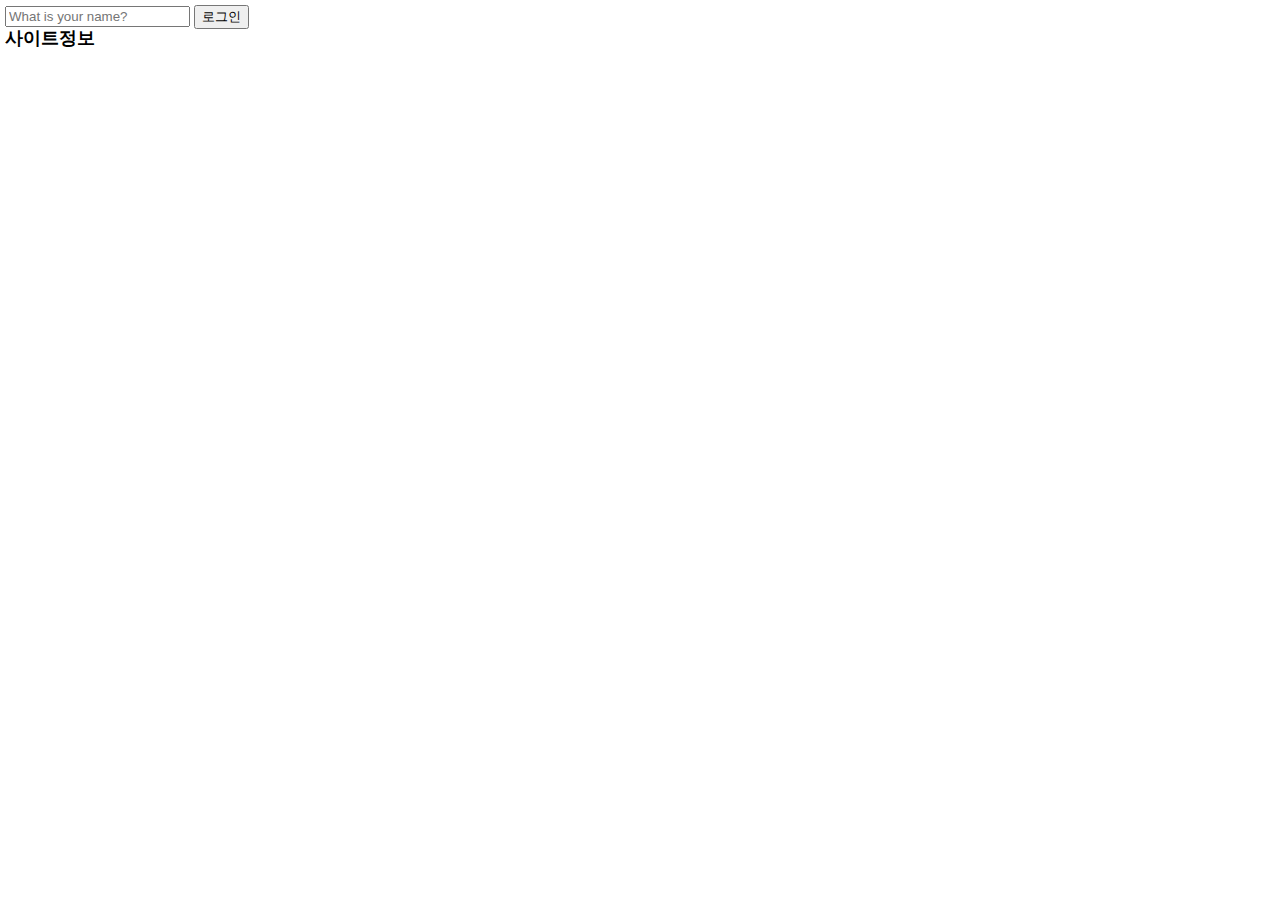
==== momentum2021/index.html @ 53cdeef9 "make js folder, setInterval function" ====
<!DOCTYPE html>
<!-- index.html -->
<html lang="ko-KR">
    <head>
      <meta charset="UTF-8">
      <meta http-equiv="X-UA-Compatible" content="ie=edge">
      <meta name="viewport" content="width=device-width, initial-scale=1.0, maximum-scale=1, user-scalable=0">

      <meta name="description" content="momentum 2021">
      <meta name="keyword" content="html, css, vanillajs">
      <meta name="author" content="bluehy">
      <meta name="generator" content="vsCode, github">

      <link rel="stylesheet" href="https://fonts.googleapis.com/css?family=Noto+Sans+KR:400,700&display=swap&subset=korean">
      <link rel="stylesheet" href="./css/reset.css">
      <link rel="stylesheet" href="./css/common.css">
      <link rel="stylesheet" href="./css/style.css">

      <!--[if lte IE 9]>
         <script src="./ie/html5shiv/dist/html5shiv.min.js"></script>
         <script src="./ie/PIE/PIE.js"></script>
         <script src="./ie/respond/dest/respond.min.js"></script>
      <![endif]-->

      <!-- <link rel="shortcut icon" href="./img/favicon.png" type="image/png"> -->
      <!-- <link rel="apple-touch-icon" href="./img/favicon.png"> -->

      <title>Momentum💌</title>
   </head>
<!--  --> 
   <body>
  <!-- noscript -->
      <noscript>
         <p>현재 접속하고 있는 사이트의 기능의 일부가 원활하게 실행되고 있지 않습니다.<br/>
         자바스크립트의 기능을 활성화해주세요.</p>
         <p><a target="_blank" href="http://enable-javascript.com/ko/">자바스크립트 활성화 처리하기</a></p>
      </noscript>

   <!-- layout =============== -->
   <div id="wrap">
      <header id="headBox">
         <h1 id="greetingUser" class="hidden"></h1>
      </header>
      <main id="conBox">
         <h2 id="time"></h2>
         <form id="loginForm" class="hidden">
            <input type="text" placeholder="What is your name?" maxlength="15" required/>
            <button>로그인</button>
         </form>
      </main>
      <footer id="footBox">
         <h2>사이트정보</h2>
      </footer>
   </div>
   <!-- script ================ -->
      <!-- <script src="./js/base/jquery-3.5.1.min.js"></script> -->
      <!-- <script src="./js/base/jquery-ui.min.js"></script> -->
      <script src="./js/app.js"></script>
      <script src="./js/clock.js"></script>
      <!-- <script src="https://kit.fontawesome.com/0541816620.js" crossorigin="anonymous"></script> -->
   </body>
</html>
---- momentum2021/css/common.css ----
/* common.css */
.hidden {
   display:none;
}
body{
   padding: 5px;
}

h1 {
   font-size: 32px;
   font-weight: bold;
}

h2{
   font-size: 18px;
   font-weight: bold;
}
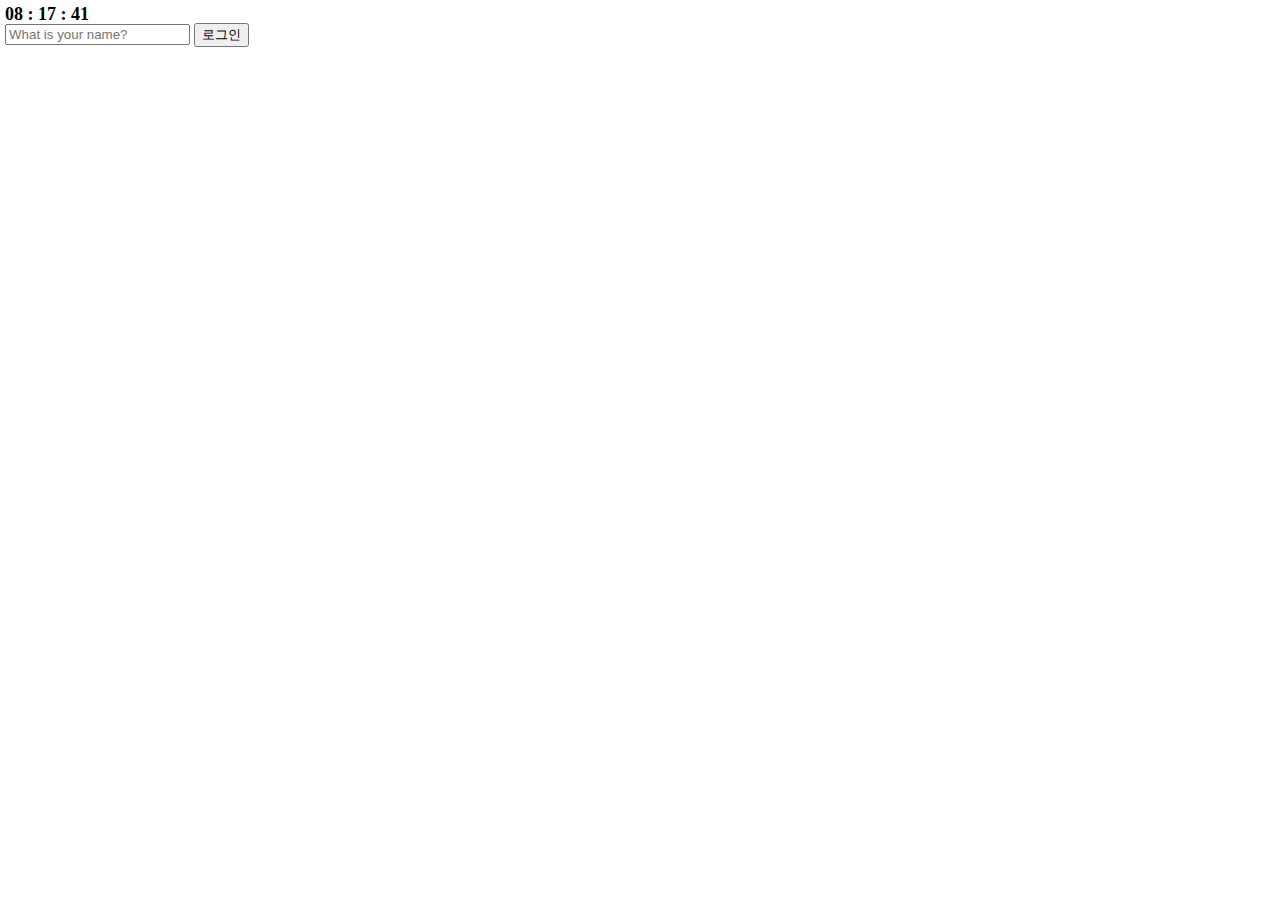
==== commit 151f0338: "quotes index link" ====
--- a/momentum2021/index.html
+++ b/momentum2021/index.html
@@ -49,7 +49,10 @@
          </form>
       </main>
       <footer id="footBox">
-         <h2>사이트정보</h2>
+         <div id="quote">
+            <span></span>
+            <span></span>
+         </div>
       </footer>
    </div>
    <!-- script ================ -->
@@ -57,6 +60,7 @@
       <!-- <script src="./js/base/jquery-ui.min.js"></script> -->
       <script src="./js/app.js"></script>
       <script src="./js/clock.js"></script>
+      <script src="./js/quotes.js"></script>
       <!-- <script src="https://kit.fontawesome.com/0541816620.js" crossorigin="anonymous"></script> -->
    </body>
 </html>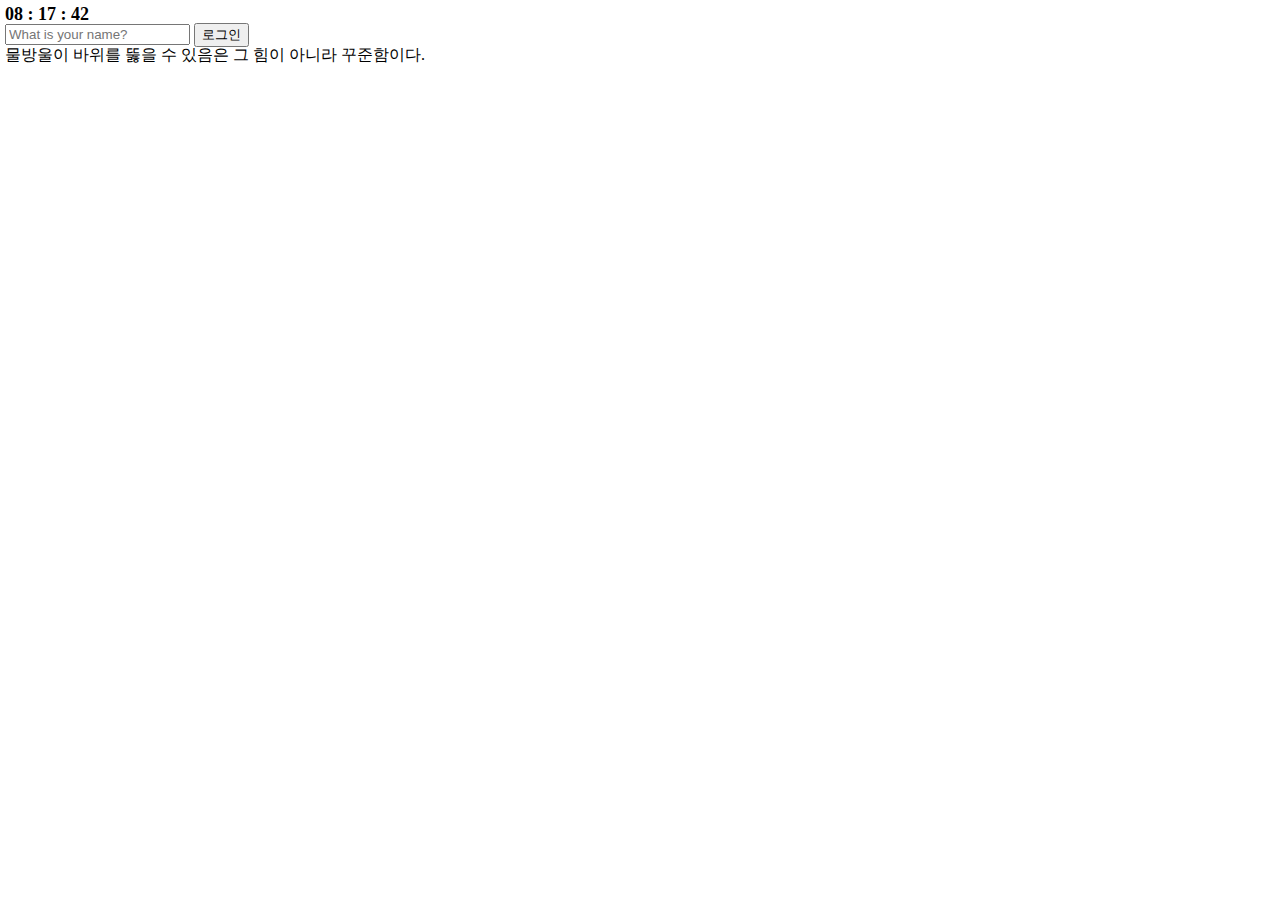
==== commit 8611e40a: "background-image upload" ====
--- a/momentum2021/index.html
+++ b/momentum2021/index.html
@@ -61,6 +61,7 @@
       <script src="./js/app.js"></script>
       <script src="./js/clock.js"></script>
       <script src="./js/quotes.js"></script>
+      <script src="./js/background.js"></script>
       <!-- <script src="https://kit.fontawesome.com/0541816620.js" crossorigin="anonymous"></script> -->
    </body>
 </html>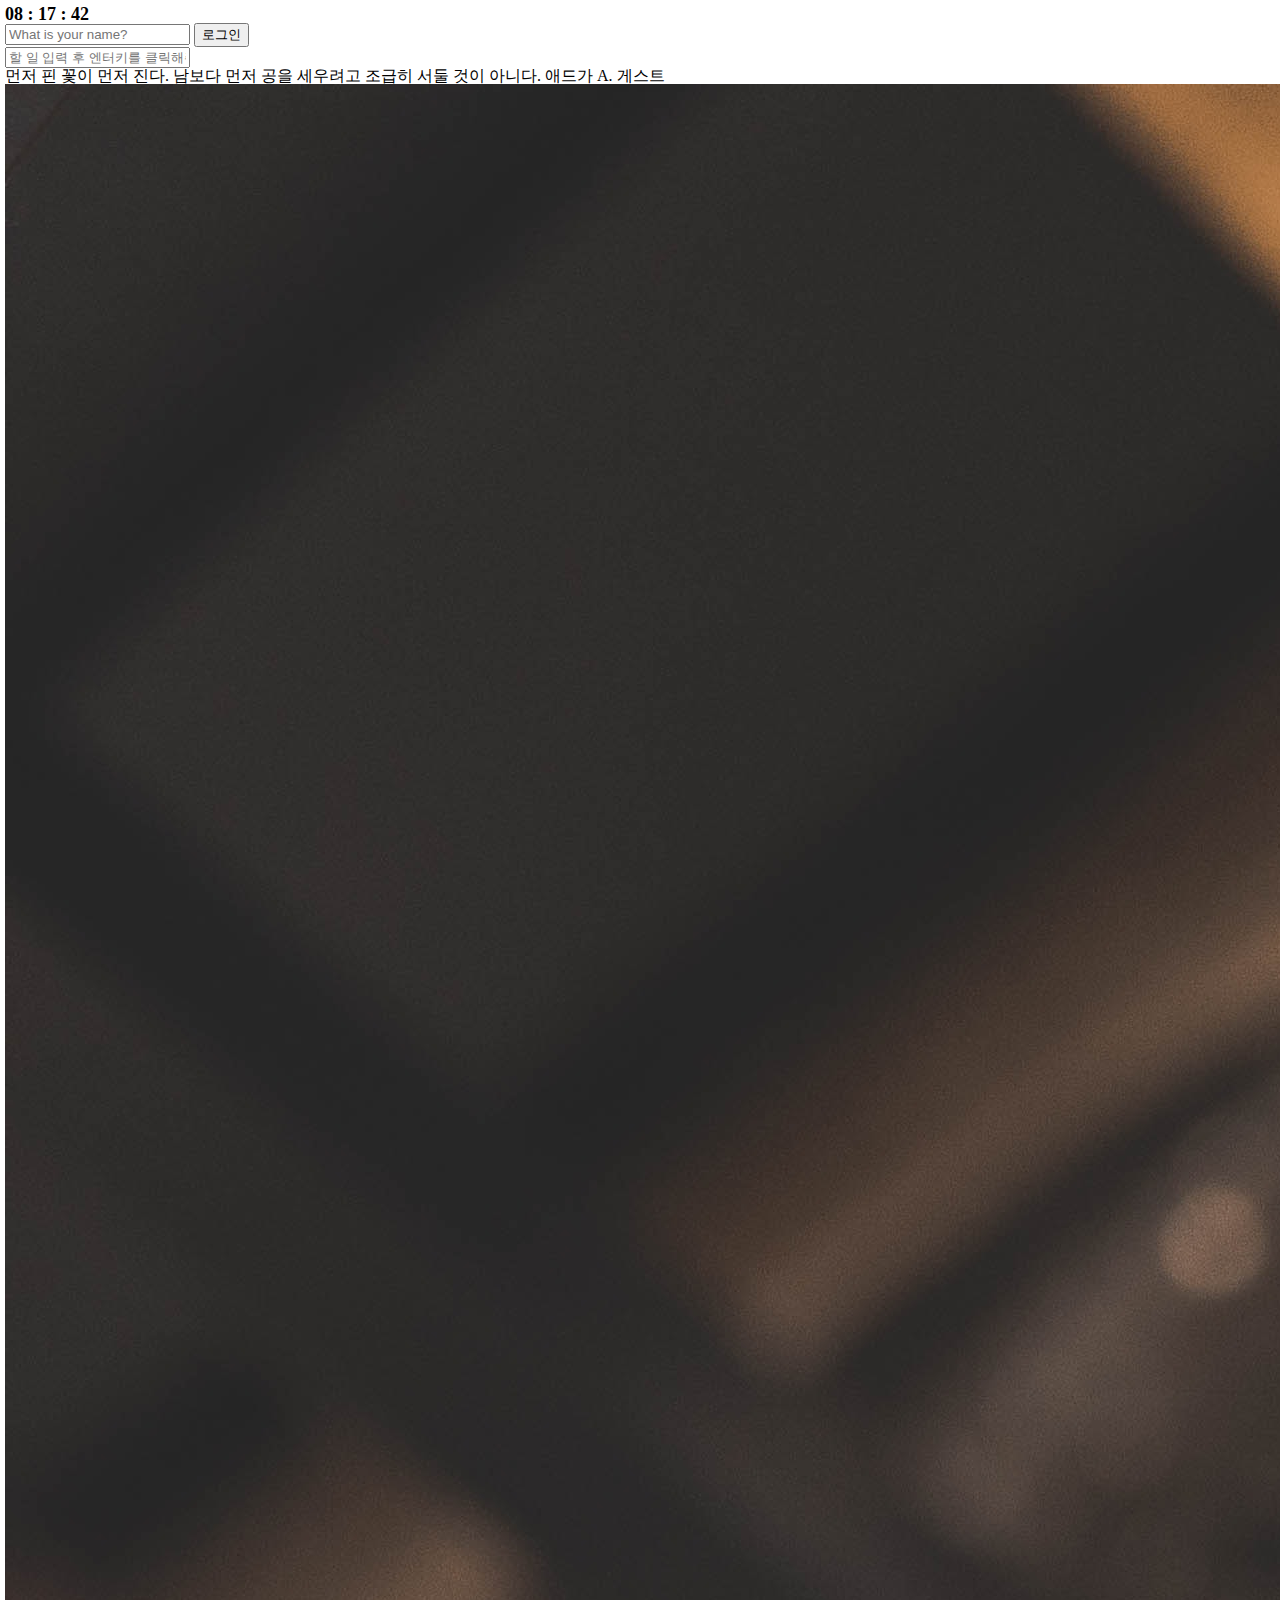
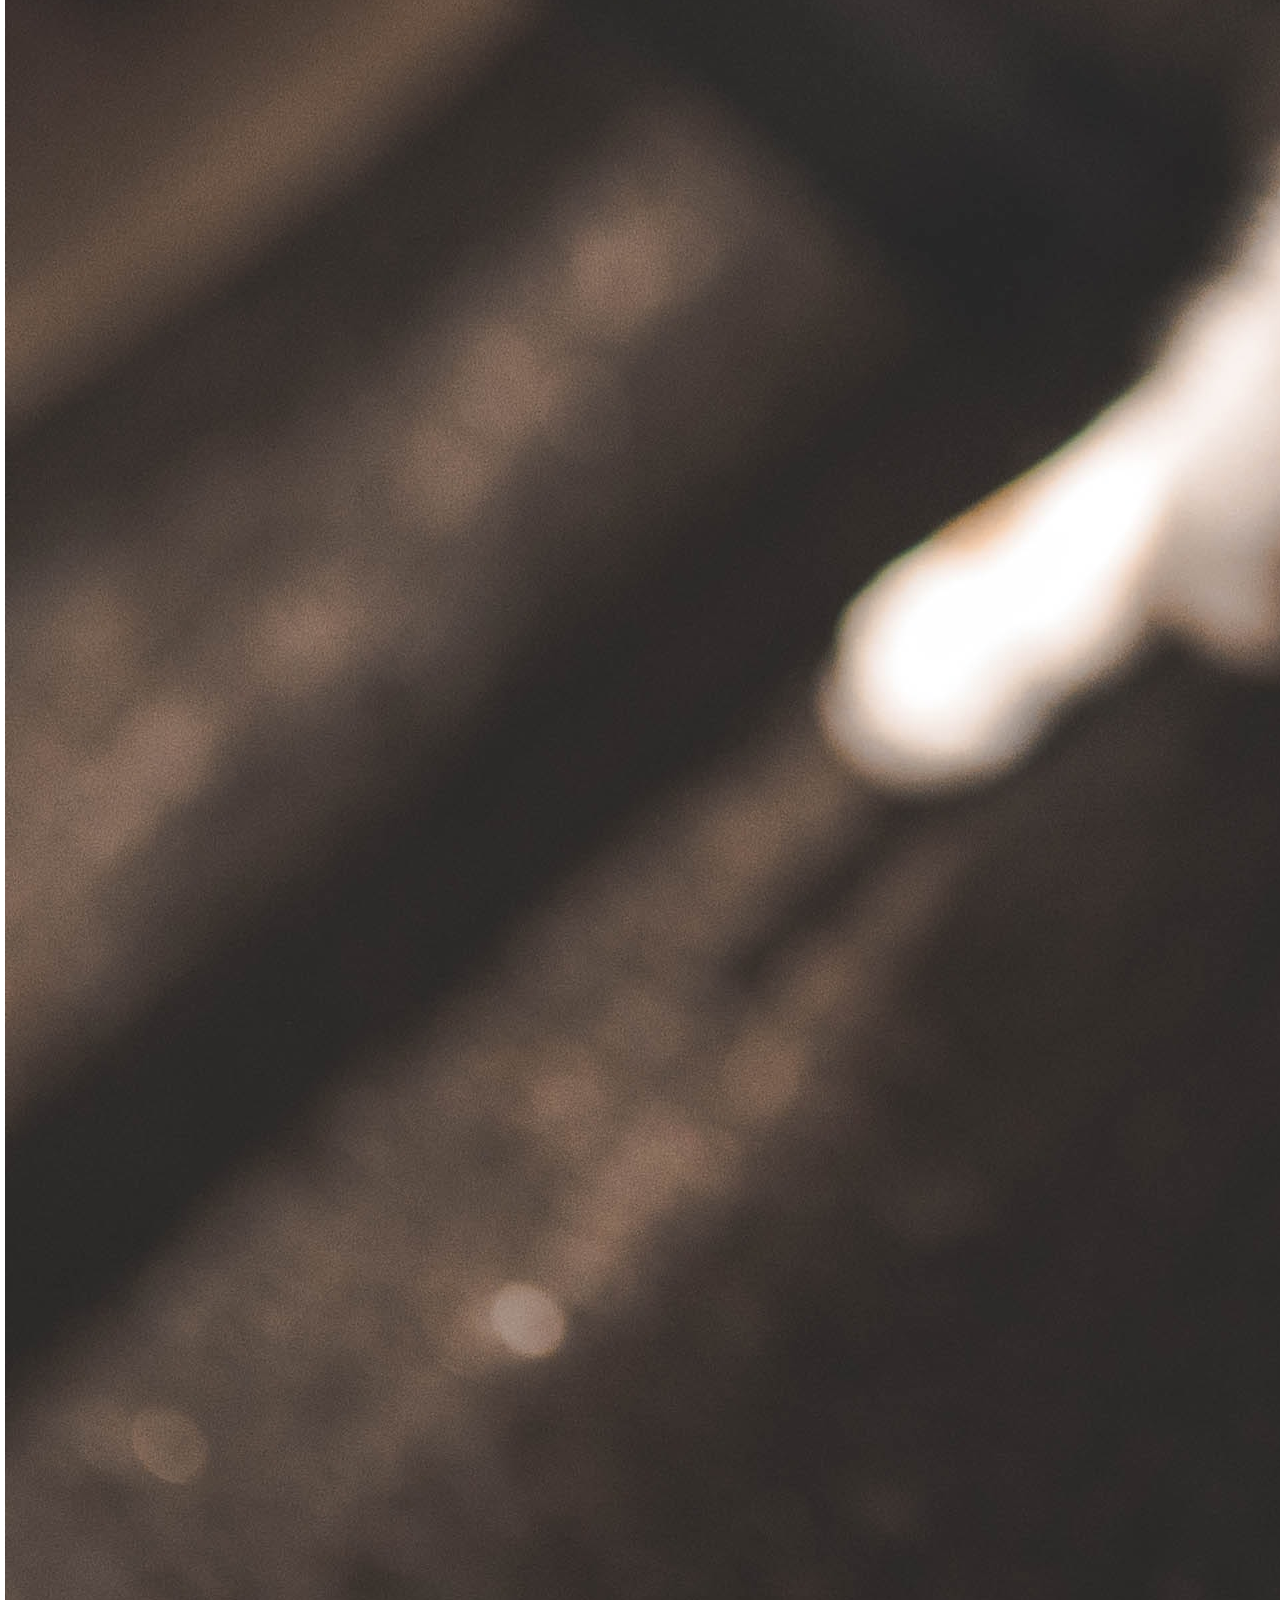
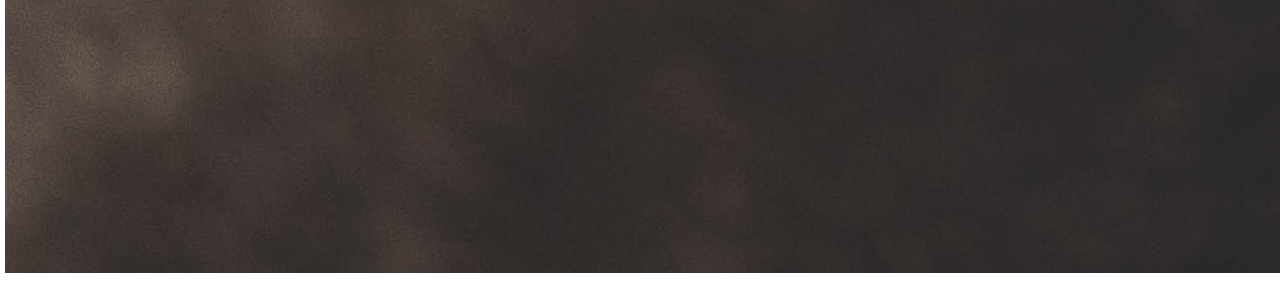
==== commit b153b31f: "todo setup" ====
--- a/momentum2021/index.html
+++ b/momentum2021/index.html
@@ -47,6 +47,12 @@
             <input type="text" placeholder="What is your name?" maxlength="15" required/>
             <button>로그인</button>
          </form>
+         <form id="todoList">
+            <input type="text" placeholder="할 일 입력 후 엔터키를 클릭해주세요" />
+         </form>
+         <ul id="todoUl">
+            <!-- 처음엔 비어있어야함 -->
+         </ul>
       </main>
       <footer id="footBox">
          <div id="quote">
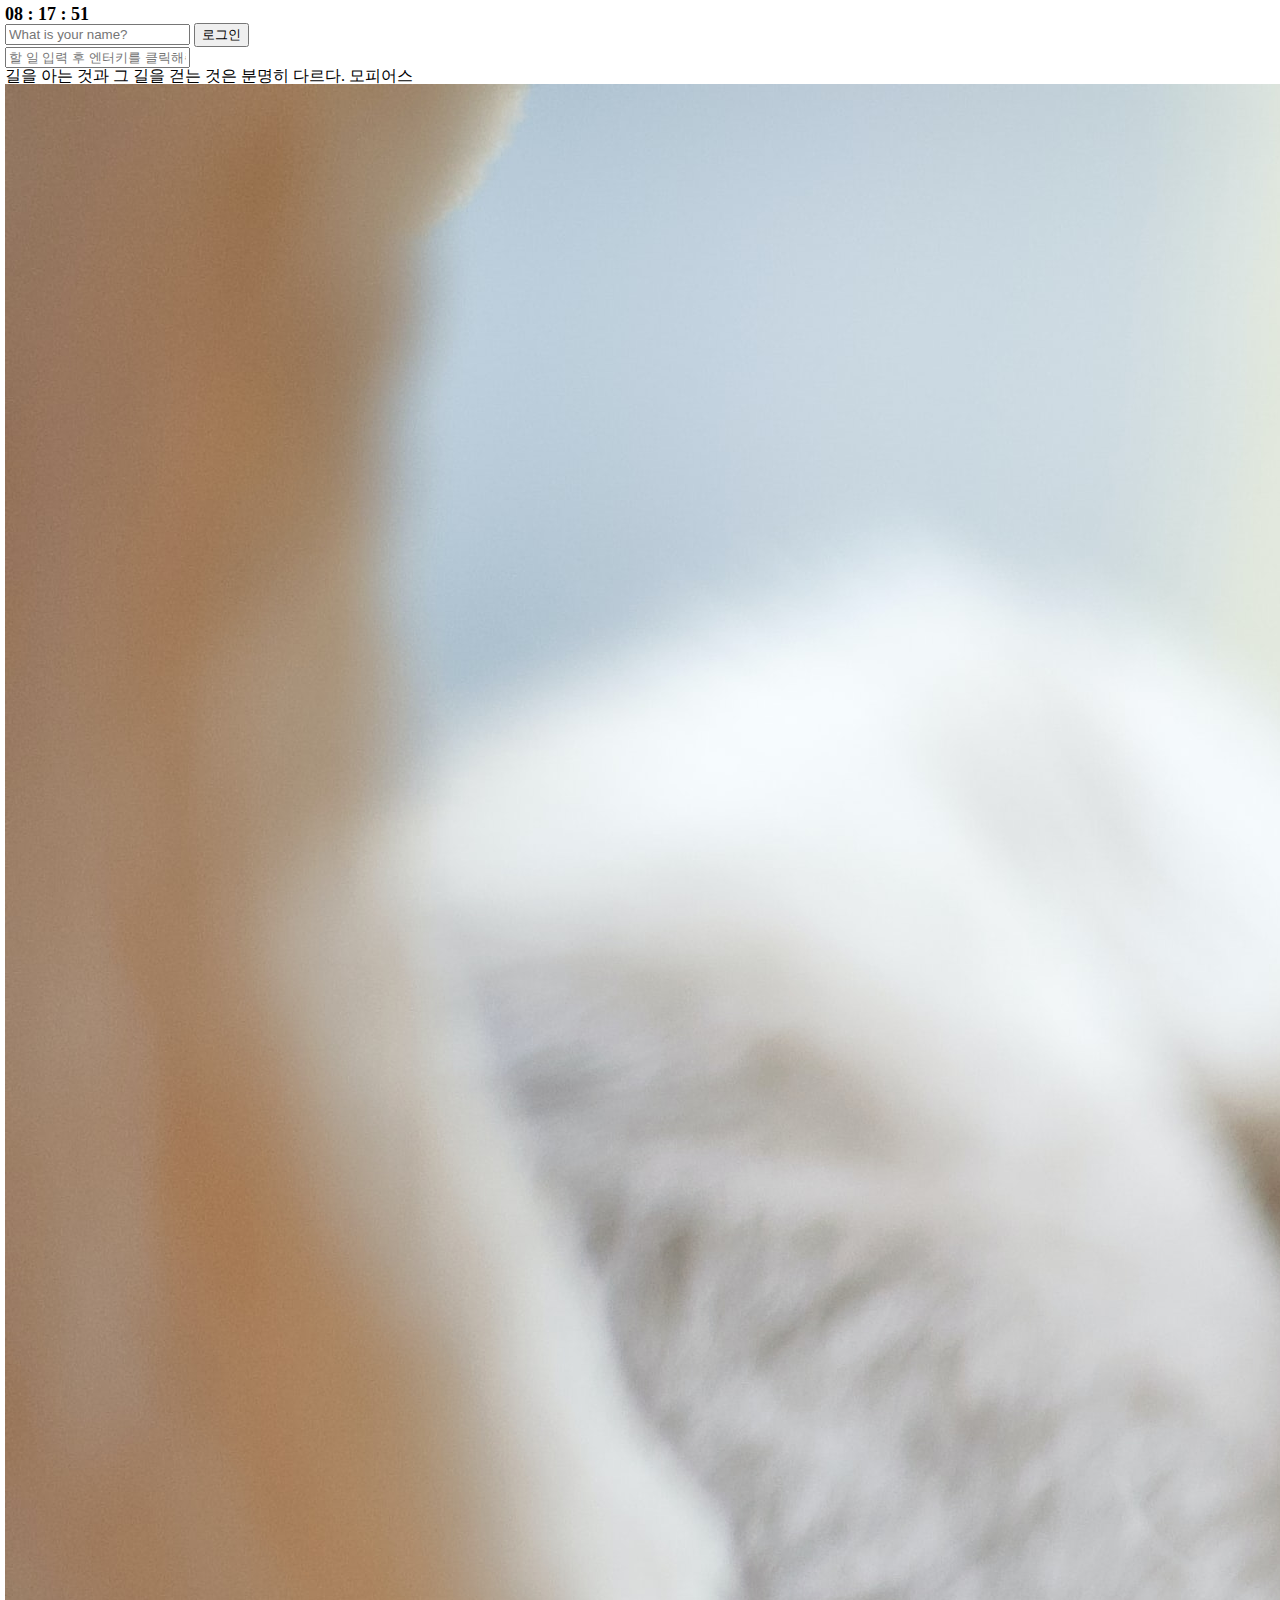
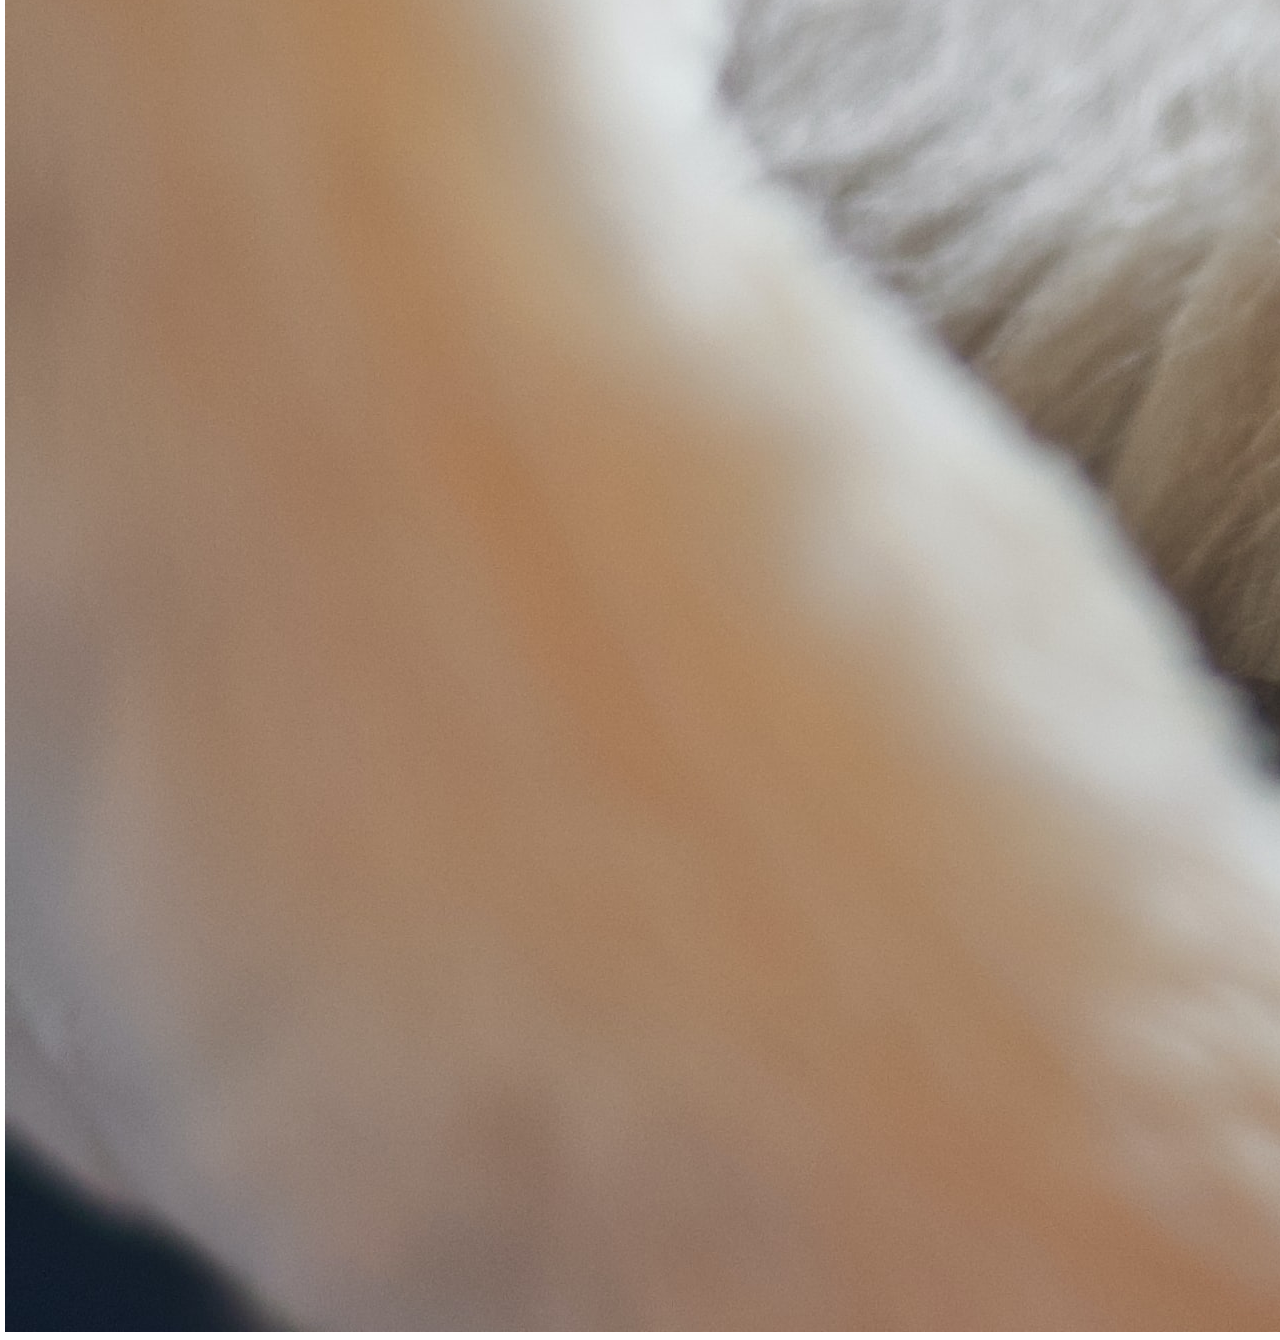
==== commit 49ac9add: "saved value" ====
--- a/momentum2021/index.html
+++ b/momentum2021/index.html
@@ -47,7 +47,7 @@
             <input type="text" placeholder="What is your name?" maxlength="15" required/>
             <button>로그인</button>
          </form>
-         <form id="todoList">
+         <form id="todoForm">
             <input type="text" placeholder="할 일 입력 후 엔터키를 클릭해주세요" />
          </form>
          <ul id="todoUl">
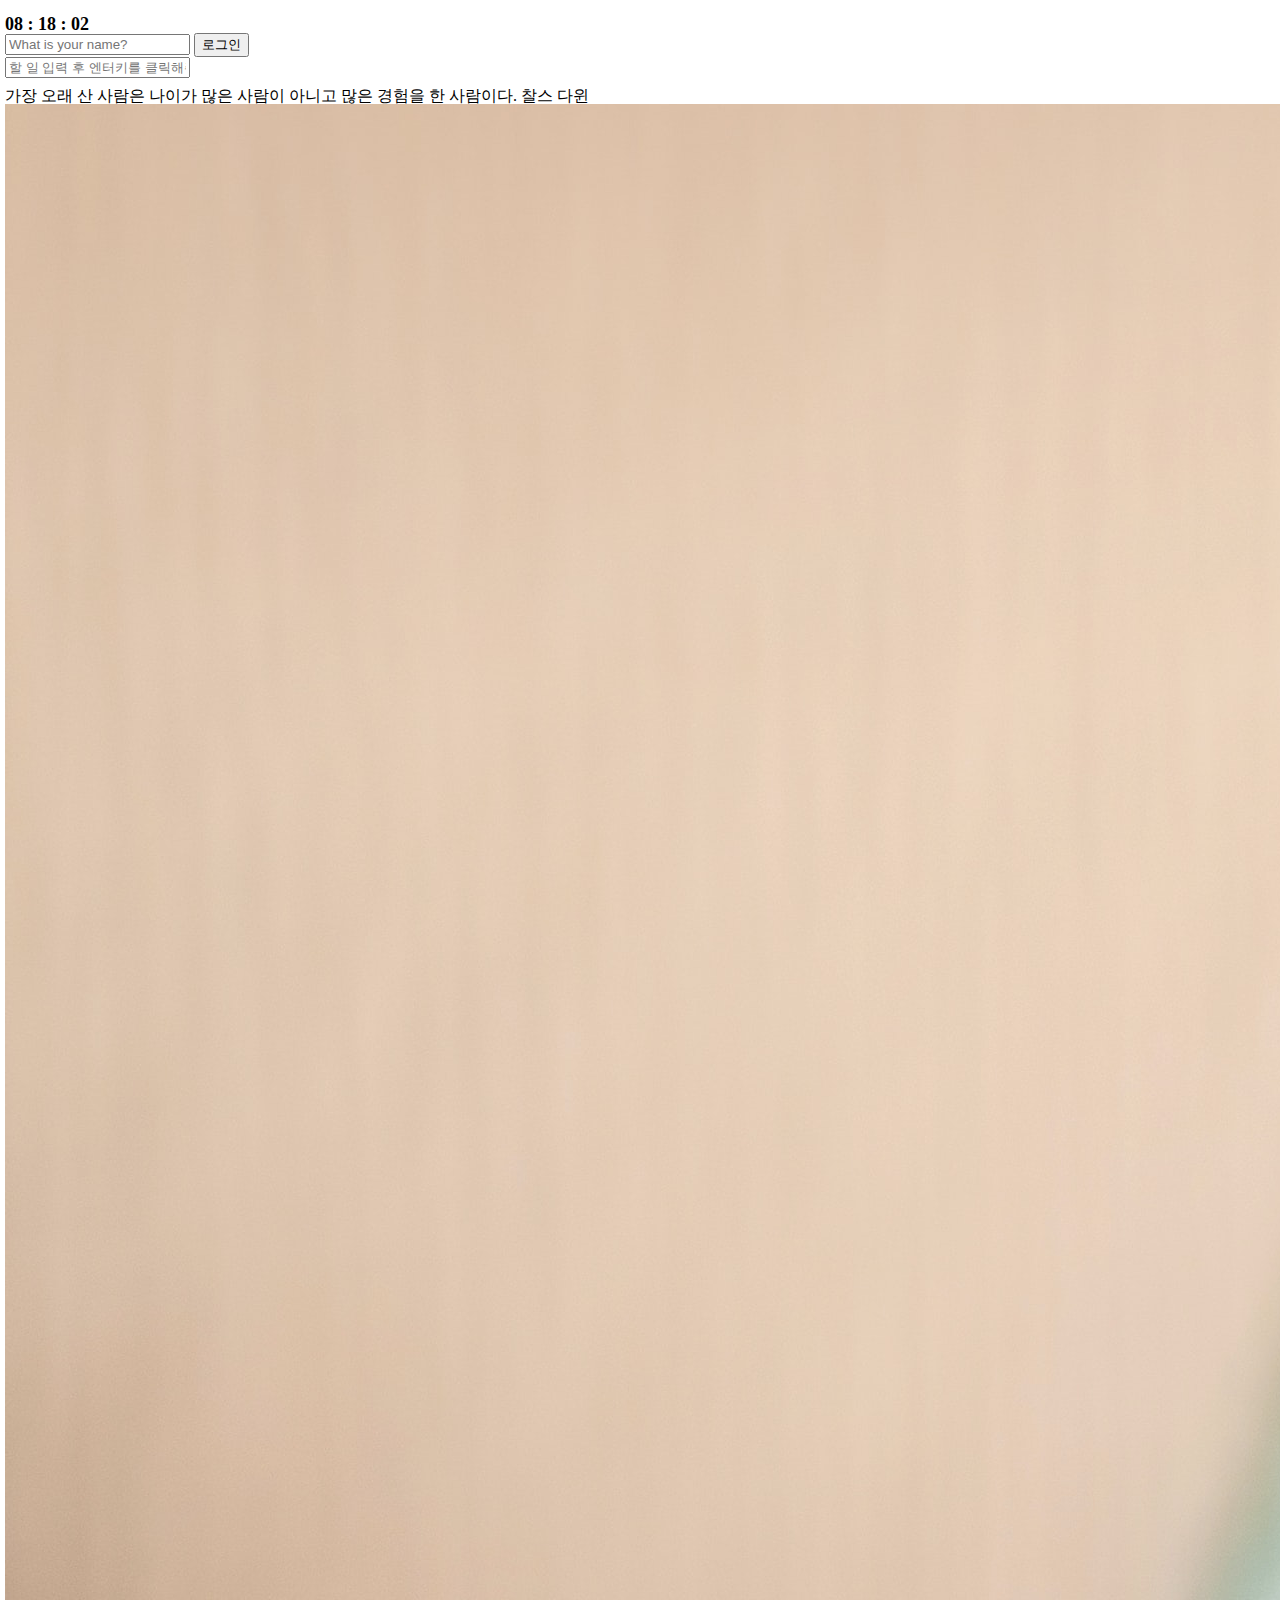
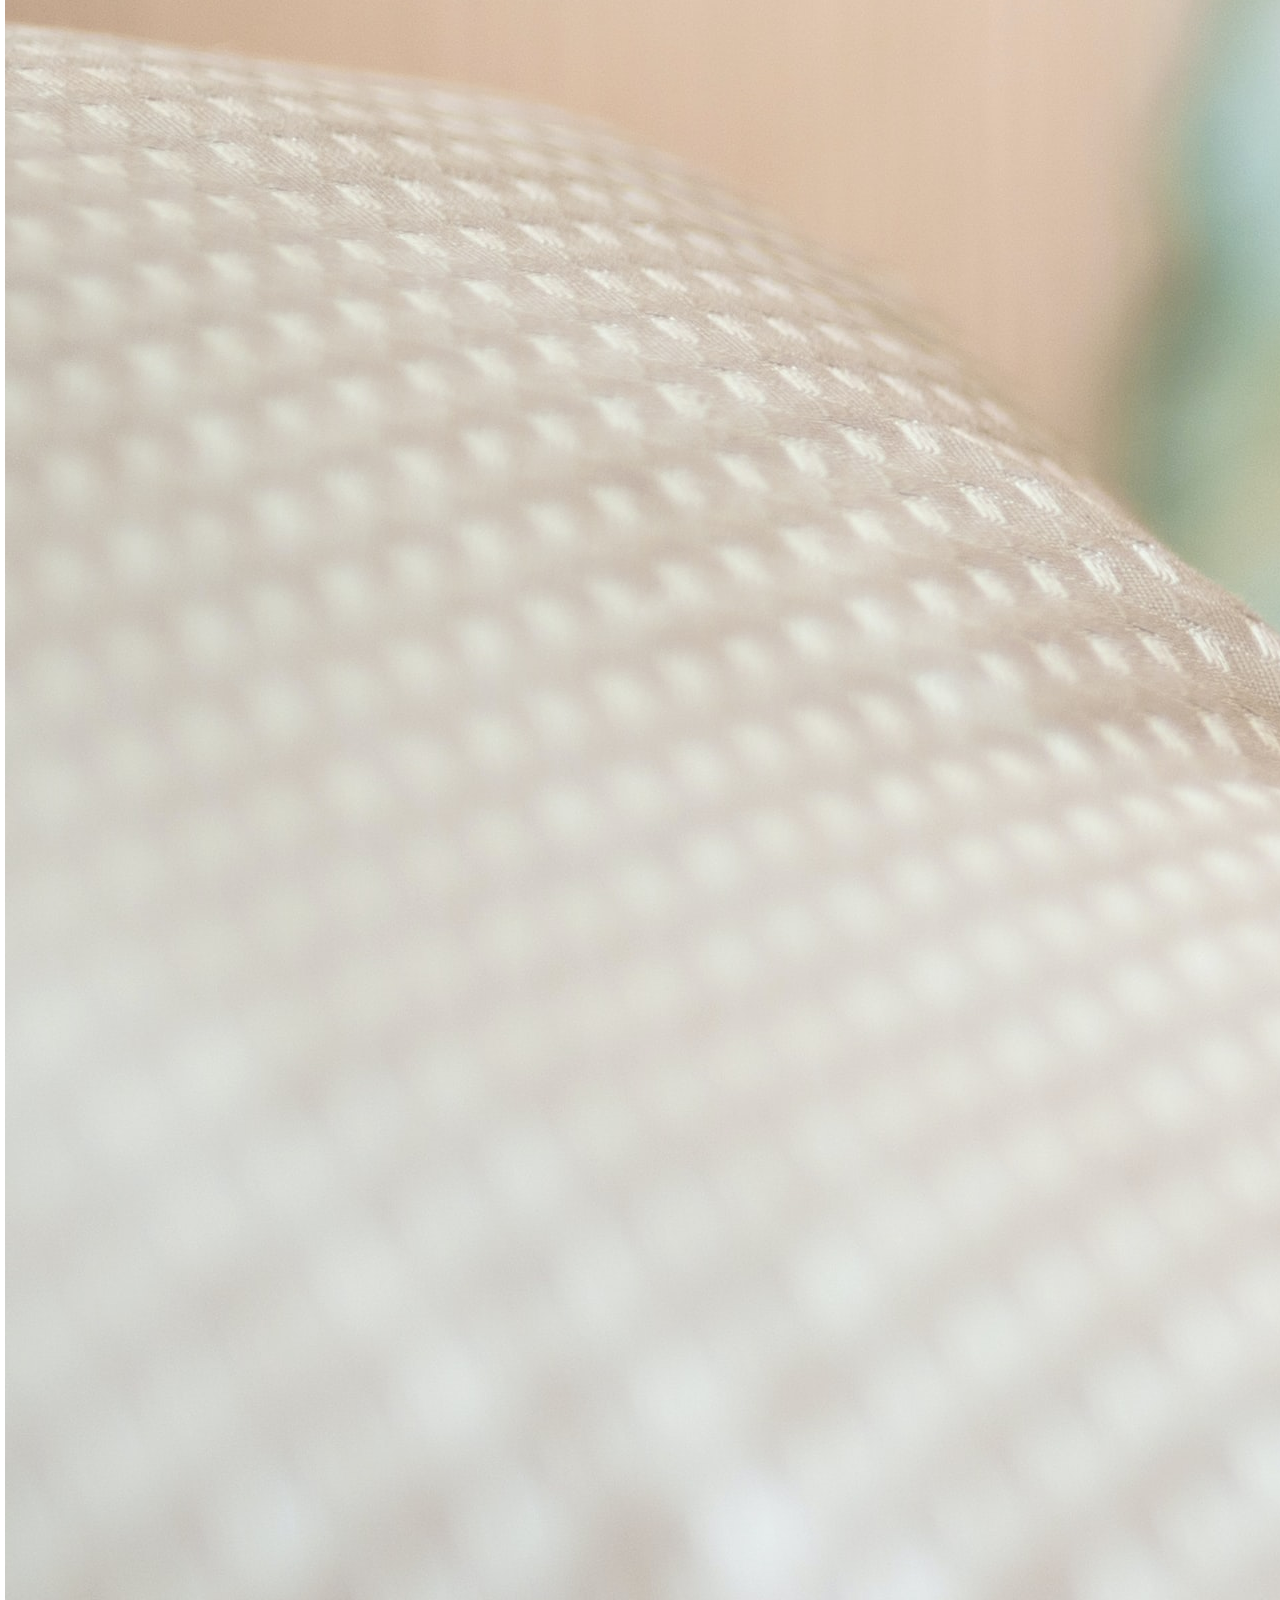
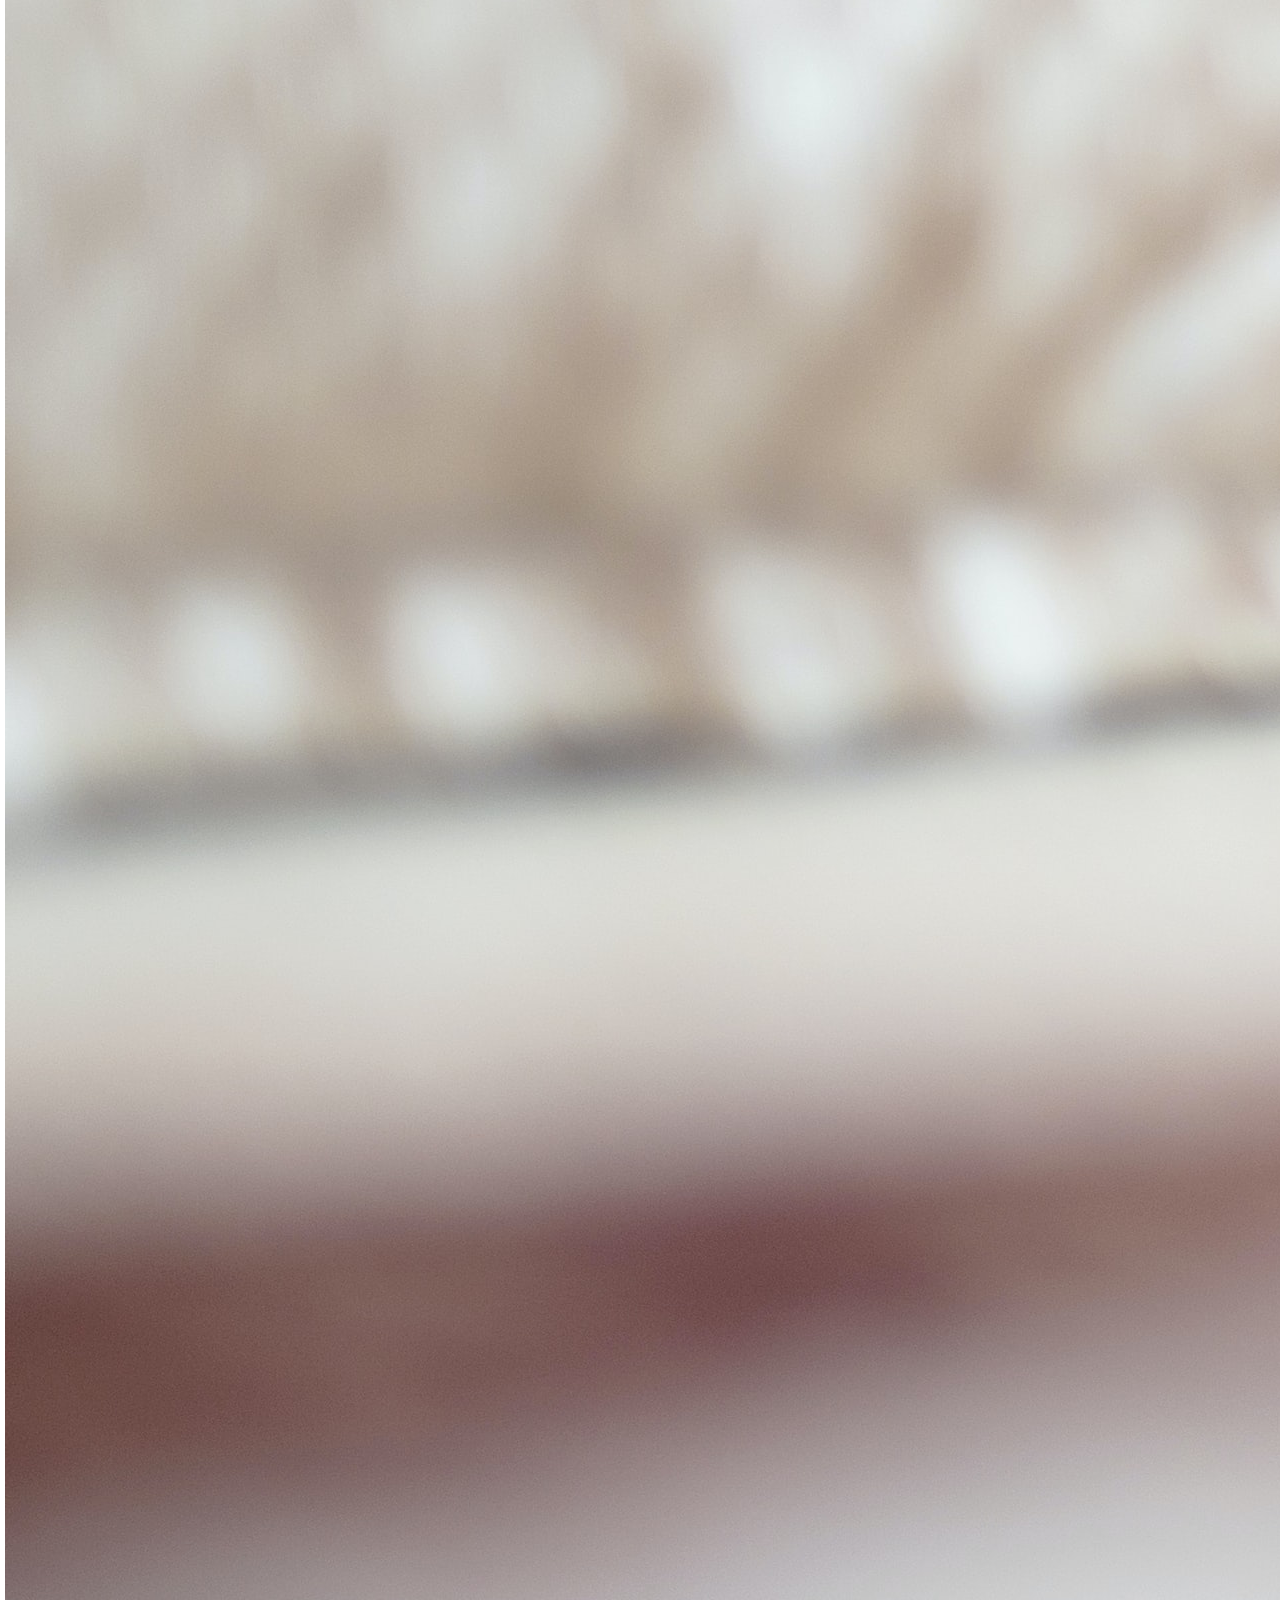
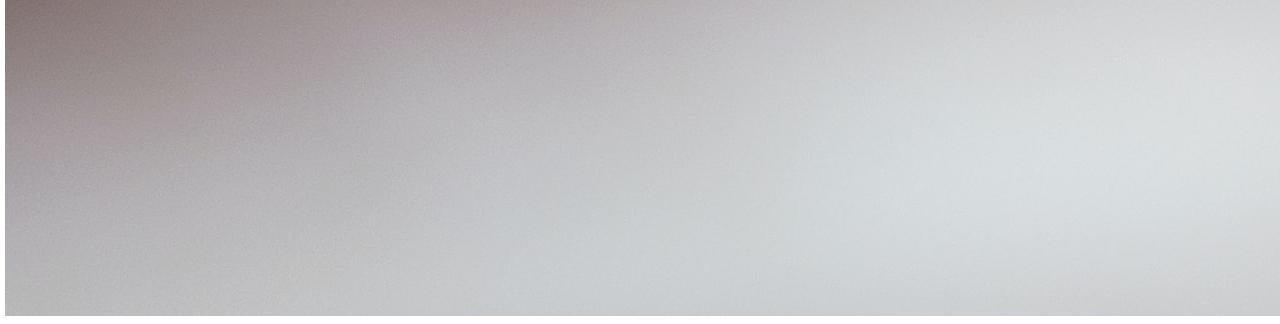
==== commit a66b2459: "adding Todo" ====
--- a/momentum2021/index.html
+++ b/momentum2021/index.html
@@ -68,6 +68,7 @@
       <script src="./js/clock.js"></script>
       <script src="./js/quotes.js"></script>
       <script src="./js/background.js"></script>
+      <script src="./js/todo.js"></script>
       <!-- <script src="https://kit.fontawesome.com/0541816620.js" crossorigin="anonymous"></script> -->
    </body>
 </html>--- a/momentum2021/css/common.css
+++ b/momentum2021/css/common.css
@@ -2,6 +2,10 @@
 .hidden {
    display:none;
 }
+header, main {
+   margin-bottom: 10px;
+}
+
 body{
    padding: 5px;
 }
@@ -14,4 +18,4 @@
 h2{
    font-size: 18px;
    font-weight: bold;
-}+}
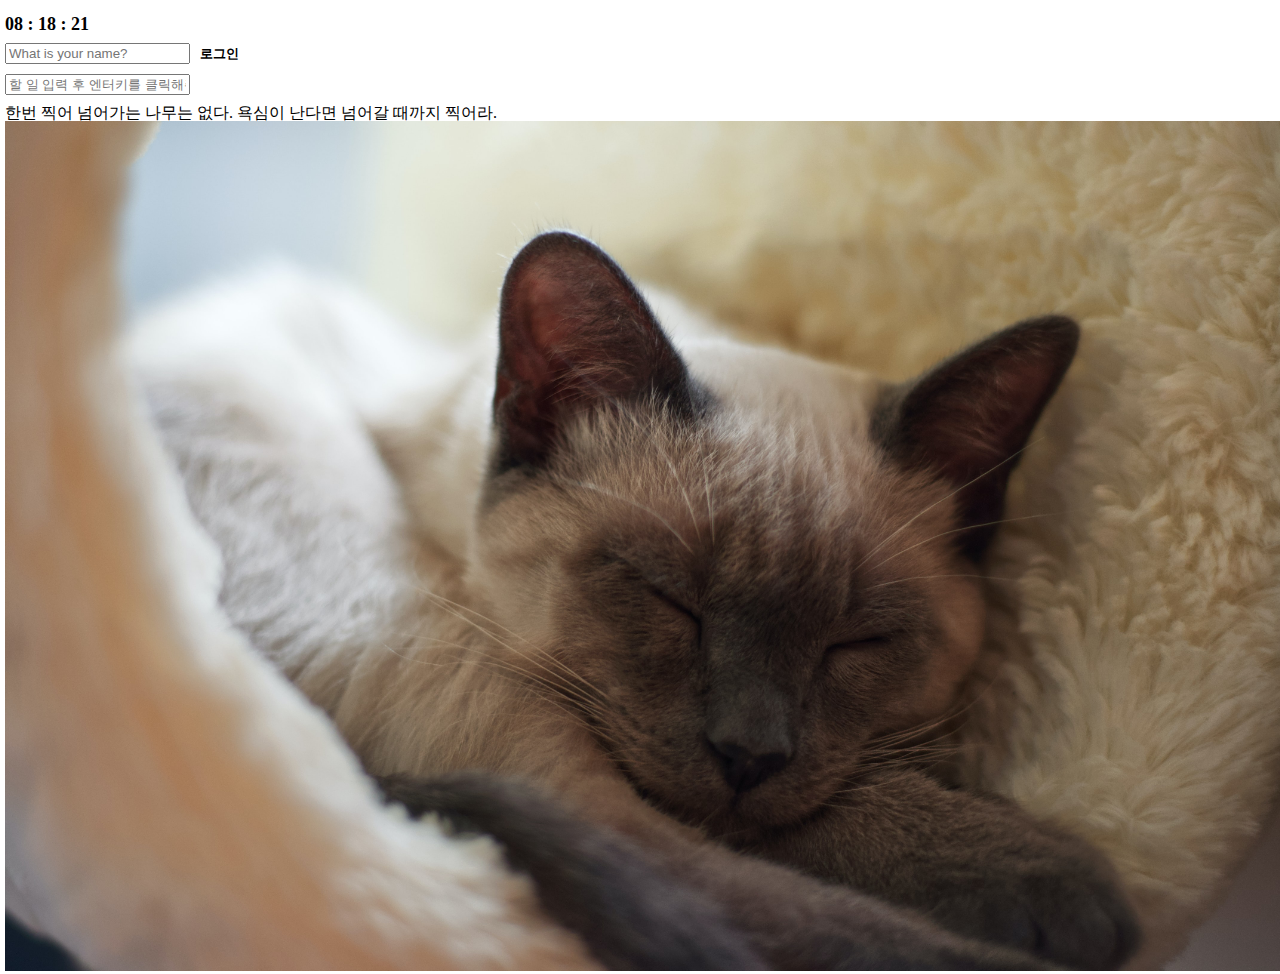
==== commit 4a1fe3c9: "geolocationposition" ====
--- a/momentum2021/index.html
+++ b/momentum2021/index.html
@@ -69,6 +69,7 @@
       <script src="./js/quotes.js"></script>
       <script src="./js/background.js"></script>
       <script src="./js/todo.js"></script>
+      <script src="./js/weather.js"></script>
       <!-- <script src="https://kit.fontawesome.com/0541816620.js" crossorigin="anonymous"></script> -->
    </body>
 </html>--- a/momentum2021/css/common.css
+++ b/momentum2021/css/common.css
@@ -2,12 +2,15 @@
 .hidden {
    display:none;
 }
+
+body{
+   width: 100vw;
+   height: 100vh;
+   padding: 5px;
+}
+
 header, main {
    margin-bottom: 10px;
-}
-
-body{
-   padding: 5px;
 }
 
 h1 {
@@ -18,4 +21,4 @@
 h2{
    font-size: 18px;
    font-weight: bold;
-}
+}--- a/momentum2021/css/style.css
+++ b/momentum2021/css/style.css
@@ -0,0 +1,34 @@
+button {
+   border: none;
+   background-color: transparent;
+   font-weight: bold;
+   cursor:pointer;
+}
+
+form {
+   margin: 10px 0 ;
+}
+
+img{
+   width: 100%;
+   height: auto;
+}
+
+ul{
+   width: auto;
+   height: auto;
+}
+
+li {
+   width: 200px;
+   height: 30px;
+   line-height: 30px;
+   position: relative;
+}
+
+li button {
+   position:absolute;
+   right:0;
+   width: 30px;
+   height: 100%;
+}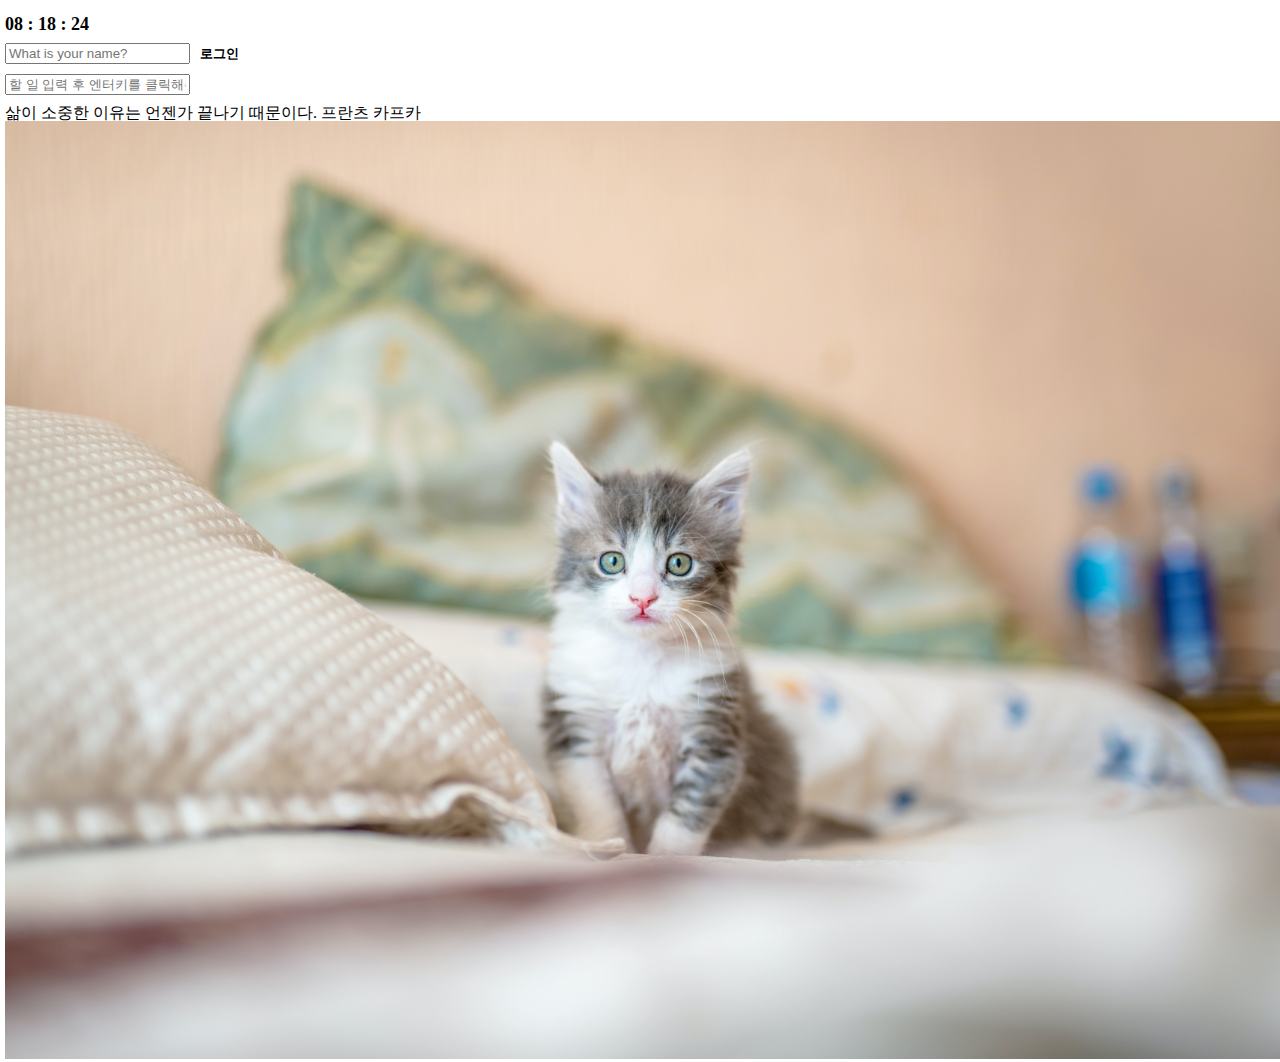
==== commit ab2158c5: "fetch(api link), use json data" ====
--- a/momentum2021/index.html
+++ b/momentum2021/index.html
@@ -55,6 +55,11 @@
          </ul>
       </main>
       <footer id="footBox">
+         <div id="weather">
+            <span></span>
+            <span></span>
+            <span></span>
+         </div>
          <div id="quote">
             <span></span>
             <span></span>
